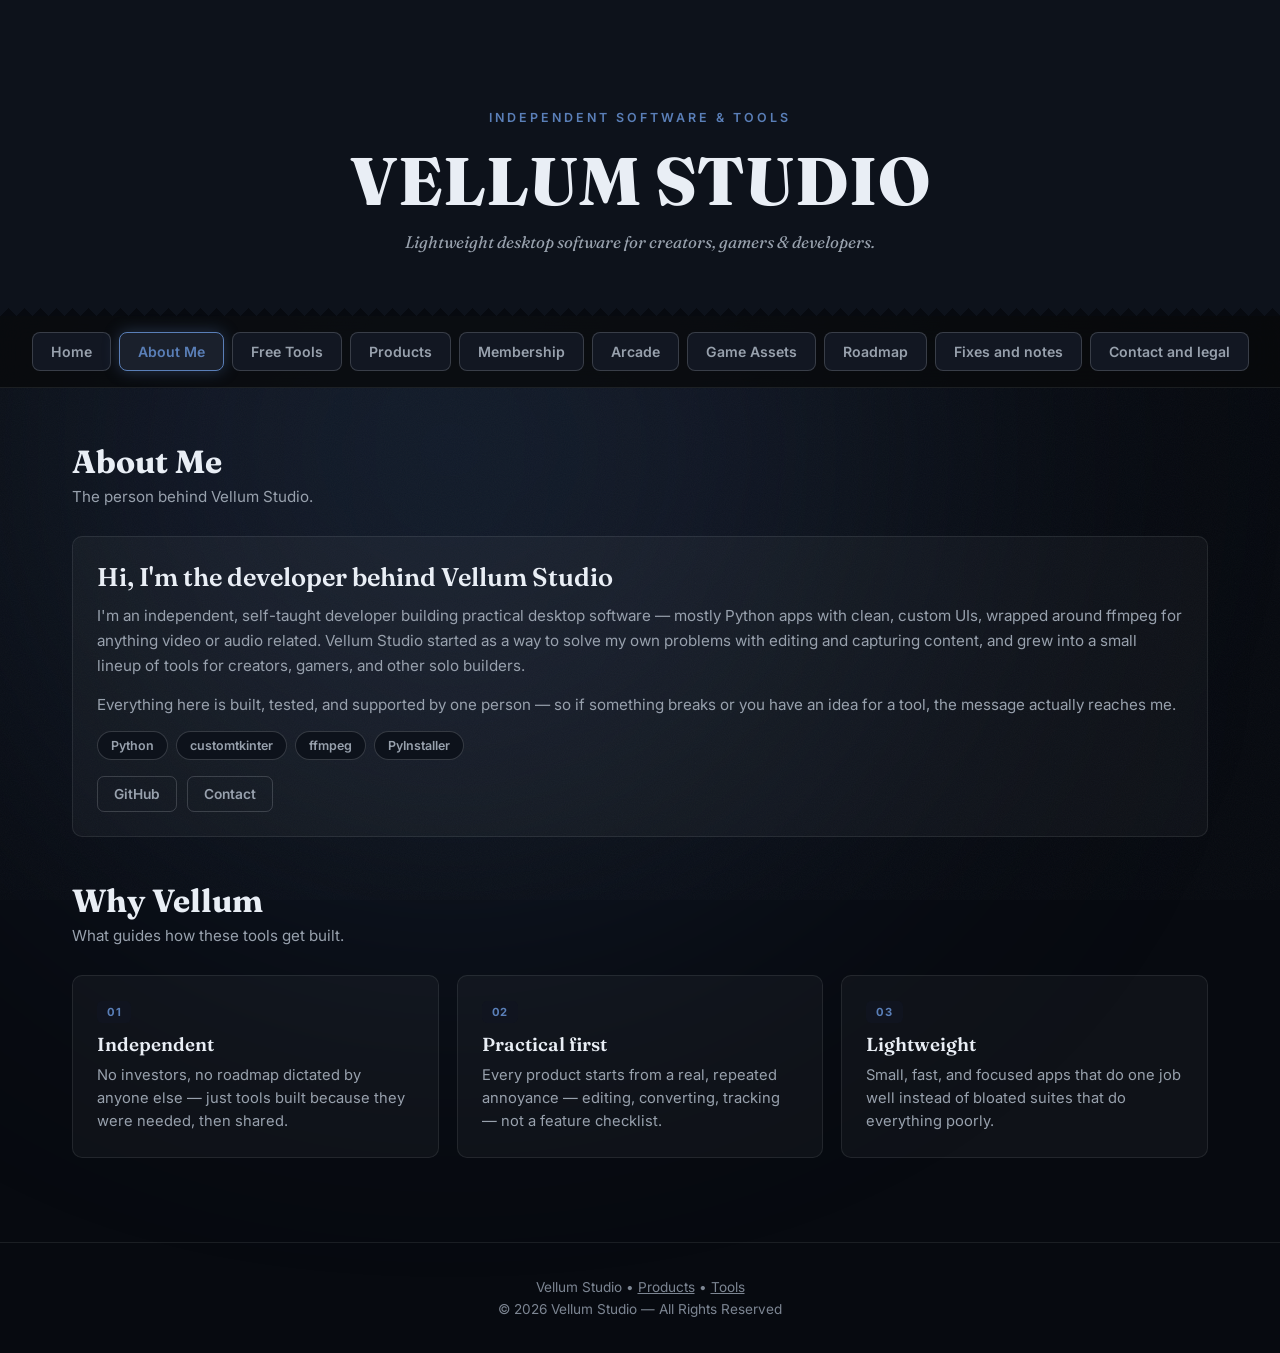
==== about.html @ cb16a99a "new version" ====
<!DOCTYPE html>
<html lang="en">
<head>
<meta charset="UTF-8">
<meta name="viewport" content="width=device-width, initial-scale=1.0">
<title>About — Vellum Studio</title>
<meta name="description" content="Meet the independent, self-taught developer behind Vellum Studio — building lightweight Python desktop tools for creators, gamers, and developers.">
<meta property="og:title" content="About — Vellum Studio">
<meta property="og:description" content="Meet the independent developer behind Vellum Studio's lineup of lightweight desktop tools.">
<meta property="og:url" content="https://vellumtech55.github.io/vellum/about.html">
<meta property="og:type" content="website">
<link rel="canonical" href="https://vellumtech55.github.io/vellum/about.html">
<link rel="icon" type="image/svg+xml" href="[data-uri]">
<link rel="preconnect" href="https://fonts.googleapis.com">
<link href="https://fonts.googleapis.com/css2?family=Fraunces:ital,wght@0,500;0,600;0,800;1,500&family=Inter:wght@300;400;500;600;800&display=swap" rel="stylesheet">
<style>
*{margin:0;padding:0;box-sizing:border-box}

:root{
  --ink-950:#070a10;
  --ink-900:#0d121b;
  --ink-850:#121722;
  --ink-800:#1a202c;
  --line:rgba(233,238,245,.09);
  --line-strong:rgba(233,238,245,.18);
  --text:#e9eef5;
  --text-dim:#98a1ad;
  --text-faint:#7c8592;

  --navy:#5a7fb8;
  --navy-dim:rgba(90,127,184,.35);
  --navy-bg:#10141f;

  --copper:#d98255;
  --copper-dim:rgba(217,130,85,.35);
  --copper-bg:#1c130c;

  --teal:#33b8b0;
  --teal-dim:rgba(51,184,176,.35);
  --teal-bg:#0b1817;

  --silver:#aab5c4;
  --silver-dim:rgba(170,181,196,.35);
  --silver-bg:#14171c;

  --font-display:'Fraunces',serif;
  --font-body:'Inter',sans-serif;
}

body{
  font-family:var(--font-body);
  background:var(--ink-950);
  color:var(--text);
  overflow-x:hidden;
}

.bg-glow{
  position:fixed;
  inset:0;
  z-index:-3;
}
.bg-glow::before{
  content:"";
  position:absolute;
  width:900px;
  height:900px;
  border-radius:50%;
  filter:blur(170px);
  background:rgba(90,127,184,.16);
  animation:float 18s ease-in-out infinite;
}
.bg-glow.copper::before{ background:rgba(217,130,85,.18); }
.bg-glow.teal::before{ background:rgba(51,184,176,.14); }
.bg-glow.silver::before { background:rgba(170,181,196,.16); }

@keyframes float{
  0%  {transform:translate(-10%,-10%) scale(1)}
  50% {transform:translate(35%,20%) scale(1.25)}
  100%{transform:translate(-10%,-10%) scale(1)}
}

.grid-bg{
  position:fixed;
  inset:0;
  z-index:-2;
  opacity:.06;
  background-image:
    linear-gradient(rgba(255,255,255,.12) 1px,transparent 1px),
    linear-gradient(90deg,rgba(255,255,255,.12) 1px,transparent 1px);
  background-size:45px 45px;
}

.grain{
  position:fixed;
  inset:0;
  z-index:-1;
  pointer-events:none;
  opacity:.035;
  background-image:url("data:image/svg+xml,%3Csvg viewBox='0 0 200 200' xmlns='http://www.w3.org/2000/svg'%3E%3Cfilter id='n'%3E%3CfeTurbulence type='fractalNoise' baseFrequency='0.85' numOctaves='4' stitchTiles='stitch'/%3E%3C/filter%3E%3Crect width='100%25' height='100%25' filter='url(%23n)'/%3E%3C/svg%3E");
  background-repeat:repeat;
  background-size:180px 180px;
}

.deckle{
  height:16px;
  width:100%;
  background-color:var(--ink-950);
  background-image:
    linear-gradient(135deg, var(--ink-900) 50%, transparent 50%),
    linear-gradient(-135deg, var(--ink-900) 50%, transparent 50%);
  background-position:0 0,0 0;
  background-size:16px 16px;
  background-repeat:repeat-x;
}

header{
  text-align:center;
  padding:110px 20px 0;
  background:var(--ink-900);
}

.eyebrow{
  font-size:.78rem;
  letter-spacing:3px;
  text-transform:uppercase;
  color:var(--navy);
  font-weight:600;
  margin-bottom:14px;
}

header h1{
  font-family:var(--font-display);
  font-size:4.2rem;
  font-weight:800;
  letter-spacing:1px;
}

header h1 a{
  color:inherit;
  text-decoration:none;
}

header p.tagline{
  color:var(--text-dim);
  margin-top:10px;
  font-size:1.05rem;
  font-family:var(--font-display);
  font-style:italic;
}

.hero{
  max-width:780px;
  margin:36px auto 0;
  padding:30px 34px;
  border-radius:4px;
  background:rgba(255,255,255,.035);
  border:1px solid var(--line);
  text-align:left;
}

.hero h2{font-size:.78rem;color:var(--text-faint);text-transform:uppercase;letter-spacing:2.5px;margin-bottom:10px;font-weight:600}
.hero h3{font-family:var(--font-display);font-size:1.5rem;margin-bottom:10px;font-weight:600}
.hero p{color:var(--text-dim);font-size:.95rem;line-height:1.6}

header .deckle-spacer{ height:48px; }

nav{
  display:flex;
  justify-content:center;
  gap:8px;
  flex-wrap:wrap;
  padding:16px 20px;
  position:sticky;
  top:0;
  backdrop-filter:blur(14px);
  background:rgba(8,9,11,.78);
  z-index:10;
  border-bottom:1px solid var(--line);
}

.nav-link{
  padding:10px 18px;
  border-radius:8px;
  border:1px solid var(--line-strong);
  background:var(--ink-850);
  color:var(--text-dim);
  cursor:pointer;
  transition:.2s;
  font-size:.88rem;
  font-weight:600;
  font-family:var(--font-body);
  text-decoration:none;
  display:inline-block;
}

.nav-link:hover{
  transform:translateY(-1px);
  color:var(--text);
  border-color:var(--text-faint);
}

.nav-link.active{ background:var(--ink-800); }
.nav-link.active[data-accent="navy"]   { border-color:var(--navy);    color:var(--navy);    box-shadow:0 0 16px var(--navy-dim); }
.nav-link.active[data-accent="copper"]{ border-color:var(--copper); color:var(--copper); box-shadow:0 0 16px var(--copper-dim); }
.nav-link.active[data-accent="teal"]{ border-color:var(--teal); color:var(--teal); box-shadow:0 0 16px var(--teal-dim); }
.nav-link.active[data-accent="silver"] { border-color:var(--silver);  color:var(--silver);  box-shadow:0 0 16px var(--silver-dim); }

main{
  max-width:1180px;
  margin:auto;
  padding:54px 22px 84px;
  animation:.3s fade ease;
}
@keyframes fade{
  from{opacity:0;transform:translateY(8px)}
  to  {opacity:1;transform:translateY(0)}
}

.section-title{
  font-family:var(--font-display);
  font-size:2rem;
  font-weight:700;
  margin-bottom:6px;
}
.section-sub{
  color:var(--text-dim);
  font-size:.95rem;
  margin-bottom:30px;
  max-width:560px;
}

.grid-cards{
  display:grid;
  grid-template-columns:repeat(auto-fit,minmax(260px,1fr));
  gap:18px;
  margin-top:4px;
}

.card{
  background:rgba(255,255,255,.035);
  border:1px solid var(--line);
  border-radius:10px;
  padding:24px;
  transition:.22s;
}
.card:hover{ transform:translateY(-4px); border-color:var(--line-strong); }

.theme-navy .card:hover    { border-color:var(--navy);    box-shadow:0 0 22px rgba(90,127,184,.14); }
.theme-copper .card:hover { border-color:var(--copper); box-shadow:0 0 22px rgba(217,130,85,.16); }
.theme-teal .card:hover { border-color:var(--teal); box-shadow:0 0 22px rgba(51,184,176,.14); }
.theme-silver .card:hover  { border-color:var(--silver);  box-shadow:0 0 22px rgba(170,181,196,.16); }

.card h3{ font-family:var(--font-display); font-size:1.18rem; font-weight:600; margin-bottom:8px; }
.card p{ color:var(--text-dim); font-size:.92rem; line-height:1.55; }

.badge{
  display:inline-block;
  padding:4px 10px;
  border-radius:5px;
  font-size:.7rem;
  font-weight:700;
  letter-spacing:.6px;
  text-transform:uppercase;
  margin-bottom:10px;
}
.badge.navy{ background:var(--navy-bg); color:var(--navy); }
.badge.copper{ background:var(--copper-bg); color:var(--copper); }
.badge.teal{ background:var(--teal-bg); color:var(--teal); }
.badge.silver{ background:var(--silver-bg); color:var(--silver); }

.stat-card h3{ font-family:var(--font-display); font-size:2.1rem; font-weight:700; margin-bottom:4px; }
.stat-card p{ color:var(--text-faint); font-size:.85rem; }

.main-btn{
  display:inline-block;
  margin-top:14px;
  padding:10px 18px;
  border-radius:7px;
  text-decoration:none;
  font-weight:600;
  font-size:.86rem;
  cursor:pointer;
  transition:.2s;
  font-family:var(--font-body);
  border:1px solid transparent;
}
.btn-navy   { background:transparent; color:var(--navy);    border-color:var(--navy); }
.btn-navy:hover   { background:var(--navy);    color:#0d121b; }
.btn-copper{ background:transparent; color:var(--copper); border-color:var(--copper); }
.btn-copper:hover{ background:var(--copper); color:#1f1006; }
.btn-teal{ background:transparent; color:var(--teal); border-color:var(--teal); }
.btn-teal:hover{ background:var(--teal); color:#041615; }
.btn-silver { background:transparent; color:var(--silver);  border-color:var(--silver); }
.btn-silver:hover { background:var(--silver);  color:#12151a; }

.roadmap{ display:flex; flex-direction:column; gap:12px; }
.step{
  padding:16px 20px;
  border-left:3px solid var(--navy);
  background:rgba(255,255,255,.03);
  border-radius:6px;
  font-size:.93rem;
  color:var(--text-dim);
}
.step b{ color:var(--text); }

form{ display:flex; flex-direction:column; gap:12px; margin-bottom:32px; }
input,textarea{
  background:var(--ink-900);
  border:1px solid var(--line-strong);
  color:var(--text);
  padding:13px 15px;
  border-radius:7px;
  font-size:.95rem;
  font-family:var(--font-body);
}
textarea{ min-height:150px; resize:vertical; }
input:focus,textarea:focus{ outline:none; border-color:var(--navy); }

.legal-box{
  background:rgba(255,255,255,.025);
  border:1px solid var(--line);
  border-radius:10px;
  padding:26px;
  line-height:1.75;
  color:var(--text-faint);
  font-size:.88rem;
}
.legal-box h3{ font-family:var(--font-display); color:var(--text-dim); margin-bottom:14px; }

footer{
  text-align:center;
  padding:36px 20px;
  color:var(--text-faint);
  border-top:1px solid var(--line);
  font-size:.85rem;
}
footer a{ color:var(--text-faint); }
footer a:hover{ color:var(--navy); }

.tool-card{
  background:rgba(255,255,255,.035);
  border:1px solid var(--line);
  border-radius:10px;
  overflow:hidden;
}
.tool-card > summary{
  list-style:none;
  cursor:pointer;
  padding:22px 24px;
  display:flex;
  align-items:center;
  justify-content:space-between;
  gap:12px;
}
.tool-card > summary::-webkit-details-marker{ display:none; }
.tool-card > summary .tool-meta h3{ font-family:var(--font-display); font-size:1.1rem; margin-bottom:4px; }
.tool-card > summary .tool-meta p{ color:var(--text-dim); font-size:.88rem; }
.tool-card > summary .chevron{ color:var(--silver); font-size:1.3rem; transition:.2s; flex-shrink:0; }
.tool-card[open] > summary .chevron{ transform:rotate(45deg); }
.tool-card[open]{ border-color:var(--silver); box-shadow:0 0 22px rgba(170,181,196,.13); }

.tool-body{ padding:0 24px 26px; border-top:1px solid var(--line); padding-top:20px; }

.tool-row{ display:flex; gap:10px; flex-wrap:wrap; align-items:center; margin-bottom:12px; }
.tool-row label{ font-size:.82rem; color:var(--text-dim); display:flex; align-items:center; gap:6px; }
.tool-stats{ display:flex; gap:22px; flex-wrap:wrap; margin-top:12px; }
.tool-stats div{ font-size:.8rem; color:var(--text-faint); }
.tool-stats span{ display:block; font-family:var(--font-display); font-size:1.4rem; color:var(--text); font-weight:600; }

.tool-out{
  background:var(--ink-950);
  border:1px solid var(--line-strong);
  border-radius:7px;
  padding:14px 16px;
  font-family:ui-monospace,monospace;
  font-size:.85rem;
  color:var(--text-dim);
  white-space:pre-wrap;
  word-break:break-word;
  min-height:44px;
}
.tool-out.error{ color:var(--copper); }
.tool-out.pass{ color:var(--teal); }

.btn-small{
  padding:8px 14px;
  border-radius:6px;
  border:1px solid var(--silver);
  background:transparent;
  color:var(--silver);
  font-size:.83rem;
  font-weight:600;
  cursor:pointer;
  font-family:var(--font-body);
  transition:.2s;
}
.btn-small:hover{ background:var(--silver); color:#12151a; }

.swatch-pair{ display:flex; gap:14px; align-items:center; flex-wrap:wrap; }
.swatch-pair .pair-block{ display:flex; align-items:center; gap:8px; background:var(--ink-950); border:1px solid var(--line-strong); padding:8px 10px; border-radius:7px; }
.swatch-pair input[type=color]{ width:34px; height:34px; border:none; border-radius:5px; background:none; cursor:pointer; padding:0; }
.swatch-pair input[type=text]{ width:90px; padding:6px 8px; font-size:.82rem; }

.preview-text{ margin-top:14px; padding:16px; border-radius:7px; font-size:1rem; font-weight:600; text-align:center; }

.range-row{ display:flex; align-items:center; gap:10px; flex:1; min-width:180px; }
.range-row input[type=range]{ flex:1; accent-color:var(--silver); }
.checkbox-row{ display:flex; gap:16px; flex-wrap:wrap; margin-bottom:14px; }
.checkbox-row label{ font-size:.85rem; color:var(--text-dim); display:flex; align-items:center; gap:6px; cursor:pointer; }

.product-card{
  background:rgba(255,255,255,.035);
  border:1px solid var(--line);
  border-radius:10px;
  overflow:hidden;
  transition:.22s;
}
.product-card:hover{ transform:translateY(-2px); border-color:var(--line-strong); }

.product-card > summary{
  list-style:none;
  cursor:pointer;
  padding:22px 24px;
  display:flex;
  align-items:flex-start;
  justify-content:space-between;
  gap:16px;
}
.product-card > summary::-webkit-details-marker{ display:none; }

.product-summary-left{ flex:1; min-width:0; }
.product-summary-left h3{ font-family:var(--font-display); font-size:1.18rem; font-weight:600; margin-bottom:6px; }
.product-summary-left p{ color:var(--text-dim); font-size:.9rem; line-height:1.5; }

.product-card .chevron{ font-size:1.3rem; transition:.2s; flex-shrink:0; color:var(--text-faint); margin-top:2px; }
.product-card[open] .chevron{ transform:rotate(45deg); }

.product-card--navy[open]   { border-color:var(--navy);    box-shadow:0 0 22px rgba(90,127,184,.14); }
.product-card--navy .chevron{ color:var(--navy); }
.product-card--copper[open]{ border-color:var(--copper); box-shadow:0 0 22px rgba(217,130,85,.16); }
.product-card--copper .chevron{ color:var(--copper); }
.product-card--teal[open]{ border-color:var(--teal); box-shadow:0 0 22px rgba(51,184,176,.14); }
.product-card--teal .chevron{ color:var(--teal); }
.product-card--silver[open] { border-color:var(--silver);  box-shadow:0 0 22px rgba(170,181,196,.16); }
.product-card--silver .chevron{ color:var(--silver); }

.product-body{ padding:0 24px 26px; border-top:1px solid var(--line); padding-top:20px; }
.product-desc{ color:var(--text-dim); font-size:.92rem; line-height:1.6; margin-bottom:16px; }

.feature-list{ list-style:none; display:flex; flex-direction:column; gap:8px; margin-bottom:18px; }
.feature-list li{ font-size:.88rem; color:var(--text-dim); padding-left:22px; position:relative; line-height:1.5; }
.feature-list li::before{ content:"✓"; position:absolute; left:0; font-weight:700; }
.product-card--navy .feature-list li::before   { color:var(--navy); }
.product-card--copper .feature-list li::before{ color:var(--copper); }
.product-card--teal .feature-list li::before{ color:var(--teal); }
.product-card--silver .feature-list li::before { color:var(--silver); }

.product-meta-row{ display:flex; align-items:center; justify-content:space-between; flex-wrap:wrap; gap:8px 16px; margin-bottom:14px; font-size:.8rem; color:var(--text-faint); }
.product-meta-row .best-for b{ color:var(--text-dim); font-weight:600; }

.about-header{ display:flex; gap:28px; align-items:flex-start; flex-wrap:wrap; }
.about-intro{ flex:1; min-width:260px; }
.about-intro h3{ font-family:var(--font-display); font-size:1.6rem; font-weight:600; margin-bottom:10px; }
.about-intro p{ color:var(--text-dim); font-size:.95rem; line-height:1.65; margin-bottom:14px; }

.tech-badges{ display:flex; flex-wrap:wrap; gap:8px; margin-top:4px; margin-bottom:16px; }
.tech-badge{ background:var(--ink-900); border:1px solid var(--line-strong); color:var(--text-dim); padding:6px 13px; border-radius:20px; font-size:.78rem; font-weight:600; }

.social-links{ display:flex; flex-wrap:wrap; gap:10px; }
.social-links a{ color:var(--text-dim); text-decoration:none; font-size:.86rem; font-weight:600; border:1px solid var(--line-strong); padding:9px 16px; border-radius:7px; transition:.2s; }
.social-links a:hover{ border-color:var(--navy); color:var(--navy); }

.notice-banner{ display:flex; align-items:center; gap:10px; border-radius:8px; padding:13px 18px; margin-bottom:24px; font-size:.86rem; color:var(--text-dim); border:1px solid; }
.notice-banner a{ font-weight:700; text-decoration:none; }
.notice-banner a:hover{ text-decoration:underline; }
.notice-navy{ background:rgba(216,169,85,.07); border-color:rgba(216,169,85,.3); }
.notice-navy a{ color:var(--navy); }
.notice-copper{ background:rgba(217,130,85,.08); border-color:rgba(217,130,85,.3); }
.notice-copper a{ color:var(--copper); }
.notice-teal{ background:rgba(51,184,176,.08); border-color:rgba(43,214,163,.3); }
.notice-teal a{ color:var(--teal); }

.faq-list{ display:flex; flex-direction:column; gap:10px; margin-bottom:32px; }
.faq-item{ background:rgba(255,255,255,.03); border:1px solid var(--line); border-radius:8px; overflow:hidden; }
.faq-item summary{ list-style:none; cursor:pointer; padding:16px 20px; font-weight:600; font-size:.94rem; display:flex; justify-content:space-between; align-items:center; }
.faq-item summary::-webkit-details-marker{ display:none; }
.faq-item summary .chevron{ color:var(--navy); transition:.2s; }
.faq-item[open] summary .chevron{ transform:rotate(45deg); }
.faq-item p{ padding:0 20px 18px; color:var(--text-dim); font-size:.88rem; line-height:1.6; }

.secret-mode{ filter:hue-rotate(180deg); }

.skip-link{
  position:absolute;
  left:-9999px;
  top:0;
  background:var(--navy);
  color:#0d121b;
  padding:10px 16px;
  z-index:100;
  border-radius:0 0 6px 0;
  font-weight:600;
  text-decoration:none;
}
.skip-link:focus{ left:0; }

a:focus-visible, button:focus-visible, summary:focus-visible, input:focus-visible, [tabindex]:focus-visible{
  outline:2px solid var(--navy);
  outline-offset:2px;
}

@media (prefers-reduced-motion: reduce){
  .bg-glow::before{ animation:none; }
  main{ animation:none; }
}

@media(max-width:680px){
  header h1{ font-size:2.6rem; }
  main{ padding:40px 16px 64px; }
  .tool-card > summary{ padding:18px; }
}

</style>
</head>
<body>

<a class="skip-link" href="#main-content">Skip to content</a>

<div class="bg-glow" id="bg"></div>
<div class="grid-bg"></div>
<div class="grain"></div>

<header>
  <p class="eyebrow">Independent software &amp; tools</p>
  <h1><a href="index.html">VELLUM STUDIO</a></h1>
  <p class="tagline">Lightweight desktop software for creators, gamers &amp; developers.</p>
  <div class="deckle-spacer"></div>
</header>
<div class="deckle"></div>

<nav aria-label="Primary">
  <a class="nav-link" data-accent="navy" href="index.html">Home</a>
  <a class="nav-link active" data-accent="navy" href="about.html">About Me</a>
  <a class="nav-link" data-accent="silver" href="tools.html">Free Tools</a>
  <a class="nav-link" data-accent="navy" href="products.html">Products</a>
  <a class="nav-link" data-accent="navy" href="membership.html">Membership</a>
  <a class="nav-link" data-accent="copper" href="arcade.html">Arcade</a>
  <a class="nav-link" data-accent="teal" href="game_assets.html">Game Assets</a>
  <a class="nav-link" data-accent="navy" href="roadmap.html">Roadmap</a>
  <a class="nav-link" data-accent="navy" href="fixes.html">Fixes and notes</a>
  <a class="nav-link" data-accent="navy" href="contact.html">Contact and legal</a>
</nav>

<main id="main-content" class="theme-navy">
  <h2 class="section-title">About Me</h2>
  <p class="section-sub">The person behind Vellum Studio.</p>

  <div class="card about-header">
    <div class="about-intro">
      <h3>Hi, I'm the developer behind Vellum Studio</h3>
      <p>I'm an independent, self-taught developer building practical desktop software — mostly Python apps with clean, custom UIs, wrapped around ffmpeg for anything video or audio related. Vellum Studio started as a way to solve my own problems with editing and capturing content, and grew into a small lineup of tools for creators, gamers, and other solo builders.</p>
      <p>Everything here is built, tested, and supported by one person — so if something breaks or you have an idea for a tool, the message actually reaches me.</p>
      <div class="tech-badges">
        <span class="tech-badge">Python</span>
        <span class="tech-badge">customtkinter</span>
        <span class="tech-badge">ffmpeg</span>
        <span class="tech-badge">PyInstaller</span>
      </div>
      <div class="social-links">
        <a href="https://github.com/" target="_blank" rel="noopener">GitHub</a>
        <a href="contact.html">Contact</a>
      </div>
    </div>
  </div>

  <h2 class="section-title" style="margin-top:44px">Why Vellum</h2>
  <p class="section-sub">What guides how these tools get built.</p>
  <div class="grid-cards">
    <div class="card">
      <span class="badge navy">01</span>
      <h3>Independent</h3>
      <p>No investors, no roadmap dictated by anyone else — just tools built because they were needed, then shared.</p>
    </div>
    <div class="card">
      <span class="badge navy">02</span>
      <h3>Practical first</h3>
      <p>Every product starts from a real, repeated annoyance — editing, converting, tracking — not a feature checklist.</p>
    </div>
    <div class="card">
      <span class="badge navy">03</span>
      <h3>Lightweight</h3>
      <p>Small, fast, and focused apps that do one job well instead of bloated suites that do everything poorly.</p>
    </div>
  </div>
</main>

<footer>
  <p>Vellum Studio &bull; <a href="products.html">Products</a> &bull; <a href="tools.html">Tools</a></p>
  <p style="margin-top:6px">&#169; 2026 Vellum Studio — All Rights Reserved</p>
</footer>

<script>
const secret = [];
document.addEventListener("keydown", e => {
  secret.push(e.key.toLowerCase());
  if(secret.slice(-6).join("") === "vellum")
    document.body.classList.toggle("secret-mode");
});

</script>
</body>
</html>
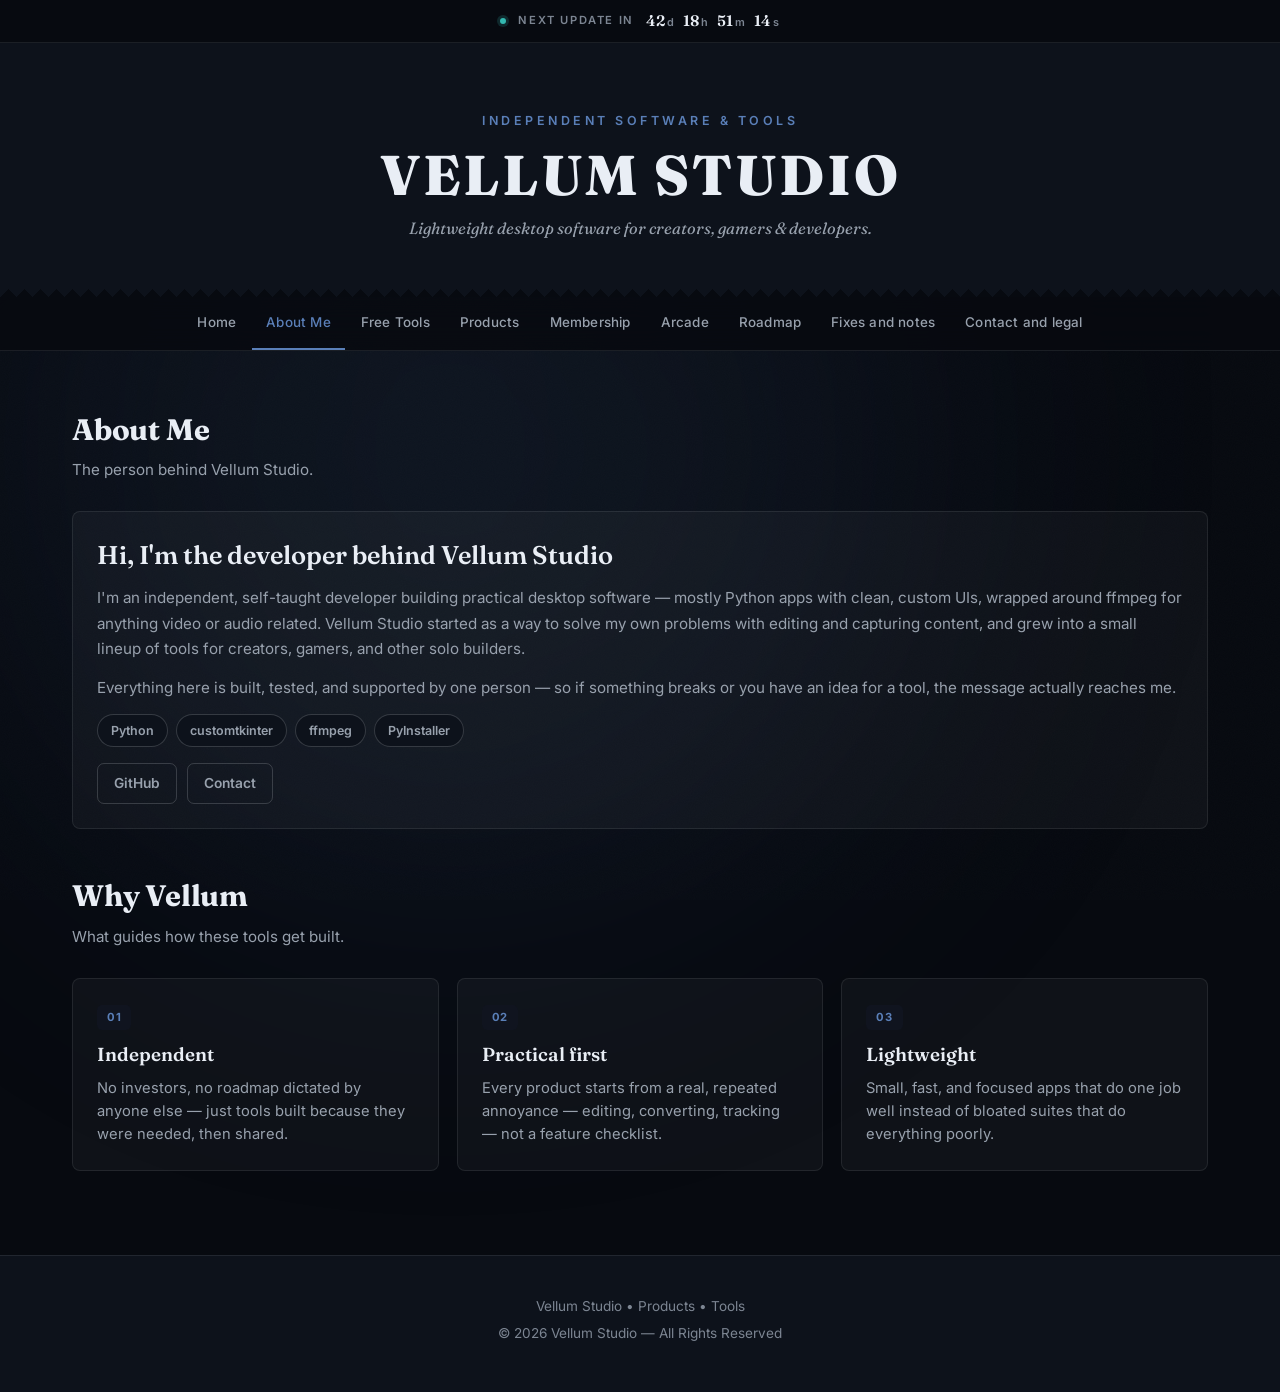
==== commit 98408140: "new" ====
--- a/about.html
+++ b/about.html
@@ -489,7 +489,6 @@
 .faq-item[open] summary .chevron{ transform:rotate(45deg); }
 .faq-item p{ padding:0 20px 18px; color:var(--text-dim); font-size:.88rem; line-height:1.6; }
 
-.secret-mode{ filter:hue-rotate(180deg); }
 
 .skip-link{
   position:absolute;
@@ -522,6 +521,8 @@
 }
 
 </style>
+<link rel="stylesheet" href="vellum.css">
+<script src="vellum.js" defer></script>
 </head>
 <body>
 
@@ -546,7 +547,6 @@
   <a class="nav-link" data-accent="navy" href="products.html">Products</a>
   <a class="nav-link" data-accent="navy" href="membership.html">Membership</a>
   <a class="nav-link" data-accent="copper" href="arcade.html">Arcade</a>
-  <a class="nav-link" data-accent="teal" href="game_assets.html">Game Assets</a>
   <a class="nav-link" data-accent="navy" href="roadmap.html">Roadmap</a>
   <a class="nav-link" data-accent="navy" href="fixes.html">Fixes and notes</a>
   <a class="nav-link" data-accent="navy" href="contact.html">Contact and legal</a>
@@ -600,14 +600,5 @@
   <p style="margin-top:6px">&#169; 2026 Vellum Studio — All Rights Reserved</p>
 </footer>
 
-<script>
-const secret = [];
-document.addEventListener("keydown", e => {
-  secret.push(e.key.toLowerCase());
-  if(secret.slice(-6).join("") === "vellum")
-    document.body.classList.toggle("secret-mode");
-});
-
-</script>
 </body>
 </html>
--- a/vellum.css
+++ b/vellum.css
@@ -0,0 +1,91 @@
+/* Vellum Studio — shared polish layer (loads after each page's own styles) */
+
+html{ scroll-behavior:smooth; }
+body{ line-height:1.55; -webkit-font-smoothing:antialiased; text-rendering:optimizeLegibility; }
+
+/* Quieter background */
+.grain{ opacity:.02; }
+.grid-bg{ opacity:.035; }
+.bg-glow::before{ opacity:.65; }
+
+/* Countdown bar (every page) */
+.vl-bar{
+  display:flex; align-items:center; justify-content:center; flex-wrap:wrap;
+  gap:6px 12px; padding:9px 16px;
+  background:var(--ink-950); border-bottom:1px solid var(--line);
+  font-size:.76rem; color:var(--text-dim); letter-spacing:.3px;
+}
+.vl-bar .vl-dot{
+  width:6px; height:6px; border-radius:50%; background:var(--teal);
+  box-shadow:0 0 0 3px rgba(51,184,176,.18); animation:vl-pulse 2.4s ease-in-out infinite;
+}
+@keyframes vl-pulse{ 0%,100%{opacity:1} 50%{opacity:.35} }
+.vl-bar .vl-label{ text-transform:uppercase; letter-spacing:1.6px; font-weight:600; font-size:.7rem; color:var(--text-faint); }
+.vl-bar .vl-time{ display:inline-flex; align-items:baseline; font-variant-numeric:tabular-nums; }
+.vl-bar .vl-time b{ font-family:var(--font-display); font-size:.95rem; font-weight:600; color:var(--text); }
+.vl-bar .vl-time i{ font-style:normal; font-size:.68rem; color:var(--text-faint); font-weight:600; margin:0 8px 0 2px; }
+.vl-bar .vl-time i:last-child{ margin-right:0; }
+
+/* Header */
+header{ padding:68px 20px 0; }
+header h1{ font-size:clamp(2.2rem,5.5vw,3.5rem); letter-spacing:3px; line-height:1.1; }
+header p.tagline{ font-size:1.02rem; max-width:620px; margin-left:auto; margin-right:auto; }
+.eyebrow{ letter-spacing:3.5px; }
+header .deckle-spacer{ height:40px; }
+.hero{ border-radius:10px; text-align:center; }
+.hero h2{ margin-bottom:8px; }
+
+/* Navigation — clean tab bar with underline for the active page */
+nav{ gap:2px; padding:0 16px; background:rgba(7,10,16,.86); }
+nav .nav-link{
+  padding:15px 14px; border:none; border-bottom:2px solid transparent; border-radius:0;
+  background:transparent; color:var(--text-dim); font-size:.84rem; font-weight:500; letter-spacing:.2px;
+}
+nav .nav-link:hover{ transform:none; color:var(--text); border-bottom-color:var(--line-strong); }
+nav .nav-link.active, nav .nav-link.active[data-accent]{
+  background:transparent; box-shadow:none; color:var(--text); border-bottom-color:var(--text);
+}
+nav .nav-link.active[data-accent="navy"]{ color:var(--navy); border-bottom-color:var(--navy); }
+nav .nav-link.active[data-accent="copper"]{ color:var(--copper); border-bottom-color:var(--copper); }
+nav .nav-link.active[data-accent="teal"]{ color:var(--teal); border-bottom-color:var(--teal); }
+nav .nav-link.active[data-accent="silver"]{ color:var(--silver); border-bottom-color:var(--silver); }
+
+/* Layout & type */
+main{ padding-top:56px; }
+.section-title{ font-size:1.85rem; letter-spacing:-.2px; }
+.section-sub{ line-height:1.6; margin-bottom:28px; }
+
+/* Cards — flat, subtle, no glow */
+.card, .product-card, .tool-card, .faq-item, .legal-box, .step{ border-radius:8px; }
+.card:hover, .product-card:hover{ transform:translateY(-2px); }
+.theme-navy .card:hover, .theme-copper .card:hover, .theme-teal .card:hover, .theme-silver .card:hover,
+.product-card--navy[open], .product-card--copper[open], .product-card--teal[open], .product-card--silver[open],
+.tool-card[open]{ box-shadow:none; }
+.stat-card{ text-align:center; }
+
+/* Buttons — solid, clear call to action */
+.main-btn{ padding:11px 22px; border-radius:6px; font-size:.86rem; letter-spacing:.2px; }
+.btn-navy{ background:var(--navy); color:#fff; border-color:var(--navy); }
+.btn-navy:hover{ background:#6f93cb; border-color:#6f93cb; color:#fff; }
+.btn-copper{ background:var(--copper); color:#1a0e06; border-color:var(--copper); }
+.btn-copper:hover{ background:#e39368; border-color:#e39368; color:#1a0e06; }
+.btn-teal{ background:var(--teal); color:#041615; border-color:var(--teal); }
+.btn-teal:hover{ background:#4cc8c1; border-color:#4cc8c1; color:#041615; }
+.btn-silver{ background:var(--silver); color:#12151a; border-color:var(--silver); }
+.btn-silver:hover{ background:#c0c9d5; border-color:#c0c9d5; color:#12151a; }
+
+/* Notices */
+.notice-banner{ border-radius:8px; line-height:1.55; align-items:flex-start; }
+
+/* Footer */
+footer{ padding:40px 20px 48px; background:var(--ink-900); }
+footer a{ text-decoration:none; }
+footer a:hover{ text-decoration:underline; }
+
+/* Mobile: nav scrolls sideways instead of wrapping into a block */
+@media(max-width:760px){
+  header{ padding-top:44px; }
+  nav{ justify-content:flex-start; flex-wrap:nowrap; overflow-x:auto; scrollbar-width:none; }
+  nav::-webkit-scrollbar{ display:none; }
+  nav .nav-link{ white-space:nowrap; }
+}
